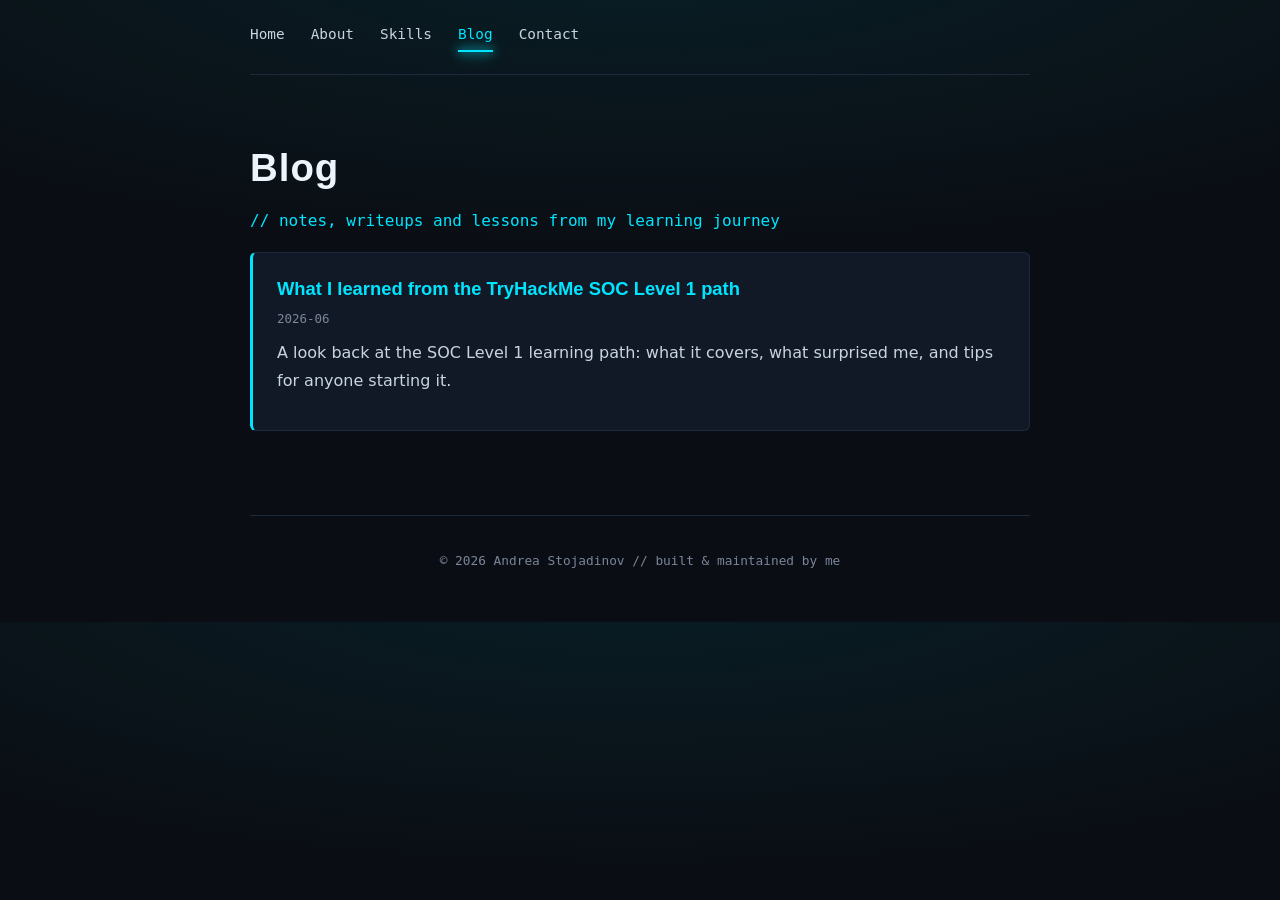
==== blog.html @ effc9571 "Add files via upload Add portfolio site files" ====
<!DOCTYPE html>
<html lang="en">
<head>
    <meta charset="UTF-8">
    <meta name="viewport" content="width=device-width, initial-scale=1.0">

   
    <meta http-equiv="Content-Security-Policy" content="default-src 'self'; script-src 'self'; style-src 'self' https://fonts.googleapis.com; font-src 'self' https://fonts.gstatic.com; img-src 'self' data:; connect-src 'self'; base-uri 'self'; form-action 'none'; object-src 'none'; upgrade-insecure-requests">
    <meta name="referrer" content="strict-origin-when-cross-origin">

    <title>Blog | Andrea Stojadinov</title>

    <link rel="preconnect" href="https://fonts.googleapis.com">
    <link rel="preconnect" href="https://fonts.gstatic.com" crossorigin>
    <link href="https://fonts.googleapis.com/css2?family=Chakra+Petch:wght@600;700&family=JetBrains+Mono:wght@400;500&display=swap" rel="stylesheet">

    <link rel="stylesheet" href="style.css">
</head>
<body>

    <nav>
        <a href="index.html">Home</a>
        <a href="index.html#about">About</a>
        <a href="index.html#skills">Skills</a>
        <a href="blog.html" class="active">Blog</a>
        <a href="index.html#contact">Contact</a>
    </nav>

    <section id="blog">
        <h1>Blog</h1>
        <p class="tagline">// notes, writeups and lessons from my learning journey</p>

        <div class="post-preview">
            <h3><a href="posts/soc-l1-path-review.html">What I learned from the TryHackMe SOC Level 1 path</a></h3>
            <p class="post-date">2026-06</p>
            <p>
                A look back at the SOC Level 1 learning path: what it covers,
                what surprised me, and tips for anyone starting it.
            </p>
        </div>


    </section>

    <footer>
        <p>&copy; 2026 Andrea Stojadinov // built &amp; maintained by me</p>
    </footer>

</body>
</html>
---- style.css ----
/* ==================================================
   style.css — Cyberpunk / dark tech tema
   Paleta:
     pozadina:   #0a0e14 (skoro crna, plavkasta)
     paneli:     #111926
     tekst:      #c9d4e3 (svetlo sivo-plava)
     neon cyan:  #00e5ff (glavni akcenat)
     neon pink:  #ff2e88 (sekundarni akcenat)
   ================================================== */

* {
    margin: 0;
    padding: 0;
    box-sizing: border-box;
}

/* CSS varijable: */
:root {
    --bg: #0a0e14;
    --panel: #111926;
    --text: #c9d4e3;
    --muted: #7a8699;
    --neon: #00e5ff;
    --neon2: #ff2e88;
    --border: #1d2a3d;
}

html {
    scroll-behavior: smooth; /* glatko skrolovanje na klik u navigaciji */
}

body {
    font-family: "Segoe UI", system-ui, sans-serif;
    background-color: var(--bg);
    /* suptilan "glow" u pozadini vrha stranice */
    background-image: radial-gradient(ellipse 80% 50% at 50% -10%,
                        rgba(0, 229, 255, 0.08), transparent);
    color: var(--text);
    line-height: 1.7;
    max-width: 820px;
    margin: 0 auto;
    padding: 0 20px;
}

/* Naslovi u "tech" fontu (ucitava se u <head> svake stranice) */
h1, h2, h3 {
    font-family: "Chakra Petch", "Segoe UI", sans-serif;
    color: #eef4fb;
}

::selection {
    background: var(--neon);
    color: var(--bg);
}

a {
    color: var(--neon);
}

a:hover {
    color: #7df3ff;
}

/* ===== NAVIGACIJA ===== */
nav {
    display: flex;
    gap: 26px;
    padding: 22px 0;
    border-bottom: 1px solid var(--border);
    font-family: "JetBrains Mono", monospace;
    font-size: 0.9rem;
}

nav a {
    color: var(--text);
    text-decoration: none;
    position: relative;   
    padding-bottom: 6px;
}

/* Neonska linija ispod linka */
nav a::after {
    content: "";
    position: absolute;
    left: 0;
    bottom: 0;
    width: 100%;
    height: 2px;
    background: var(--neon);
    box-shadow: 0 0 8px var(--neon), 0 0 16px var(--neon); 
    transform: scaleX(0);
    transform-origin: left;
    transition: transform 0.25s ease;
}

/* Na hover i na AKTIVNOJ sekciji linija se "razvuce" */
nav a:hover::after,
nav a.active::after {
    transform: scaleX(1);
}

nav a.active {
    color: var(--neon);
}

/* ===== SEKCIJE ===== */
section {
    padding: 60px 0;
    border-bottom: 1px solid var(--border);
}

h1 {
    font-size: 2.4rem;
    letter-spacing: 1px;
    margin-bottom: 6px;
}

h2 {
    font-size: 1.4rem;
    margin-bottom: 24px;
    padding-left: 14px;
    border-left: 3px solid var(--neon);  
    text-shadow: 0 0 12px rgba(0, 229, 255, 0.35);
}

p {
    margin-bottom: 16px;
}

.tagline {
    font-family: "JetBrains Mono", monospace;
    color: var(--neon);
    font-size: 1rem;
    margin-bottom: 18px;
}

/* ===== HERO / TERMINAL ===== */
.terminal {
    background: var(--panel);
    border: 1px solid var(--border);
    border-radius: 8px;
    padding: 26px 30px;
    font-family: "JetBrains Mono", monospace;
    box-shadow: 0 0 30px rgba(0, 229, 255, 0.07);
}

.terminal .prompt {
    color: var(--neon2);   
}

.terminal .cmd-line {
    color: var(--muted);
    margin-bottom: 14px;
    font-size: 0.9rem;
}

/* Trepcuci kursor na kraju komandne linije */
.cursor {
    display: inline-block;
    width: 9px;
    height: 1.1em;
    background: var(--neon);
    vertical-align: text-bottom;
    animation: blink 1.1s steps(1) infinite;
}

@keyframes blink {
    50% { opacity: 0; }
}


@media (prefers-reduced-motion: reduce) {
    .cursor { animation: none; }
    html { scroll-behavior: auto; }
    nav a::after { transition: none; }
}

/* ===== SKILLS kao "cipovi" ===== */
.chips {
    display: flex;
    flex-wrap: wrap;   
    gap: 12px;
    list-style: none;
    margin: 0;
}

.chips li {
    font-family: "JetBrains Mono", monospace;
    font-size: 0.85rem;
    padding: 8px 14px;
    background: var(--panel);
    border: 1px solid var(--border);
    border-radius: 6px;
    transition: border-color 0.2s, box-shadow 0.2s;
}

.chips li:hover {
    border-color: var(--neon);
    box-shadow: 0 0 12px rgba(0, 229, 255, 0.35);
}

/* ===== CERTIFICATIONS ===== */
.certs {
    list-style: none;
}

.certs li {
    padding: 12px 0;
    border-bottom: 1px dashed var(--border);
    display: flex;
    justify-content: space-between;  /* naziv levo, status desno */
    gap: 12px;
    flex-wrap: wrap;
}

/* Male "etikete" statusa */
.tag {
    font-family: "JetBrains Mono", monospace;
    font-size: 0.72rem;
    padding: 2px 10px;
    border-radius: 20px;
    align-self: center;
    white-space: nowrap;
}

.tag.done {
    color: var(--neon);
    border: 1px solid var(--neon);
}

.tag.progress {
    color: var(--neon2);
    border: 1px solid var(--neon2);
}

/* ===== CONTACT dugmad ===== */
.contact-links {
    display: flex;
    gap: 16px;
    flex-wrap: wrap;
    list-style: none;
}

.contact-links a {
    display: inline-block;
    font-family: "JetBrains Mono", monospace;
    text-decoration: none;
    padding: 10px 22px;
    border: 1px solid var(--neon);
    border-radius: 6px;
    transition: box-shadow 0.2s, background 0.2s;
}

.contact-links a:hover {
    box-shadow: 0 0 14px rgba(0, 229, 255, 0.5);
    background: rgba(0, 229, 255, 0.08);
}

/* ===== BLOG ===== */
.post-preview {
    background: var(--panel);
    border: 1px solid var(--border);
    border-left: 3px solid var(--neon);
    border-radius: 6px;
    padding: 20px 24px;
    margin-bottom: 24px;
    transition: box-shadow 0.2s;
}

.post-preview:hover {
    box-shadow: 0 0 16px rgba(0, 229, 255, 0.2);
}

.post-preview h3 {
    font-size: 1.15rem;
    margin-bottom: 4px;
}

.post-preview h3 a {
    text-decoration: none;
}

.post-date {
    font-family: "JetBrains Mono", monospace;
    font-size: 0.78rem;
    color: var(--muted);
    margin-bottom: 10px;
}

article {
    padding: 50px 0;
}

article h2 {
    margin-top: 34px;
}

.back-link {
    display: inline-block;
    margin-top: 30px;
    font-family: "JetBrains Mono", monospace;
}

/* ===== FOOTER ===== */
footer {
    padding: 34px 0;
    font-family: "JetBrains Mono", monospace;
    font-size: 0.8rem;
    color: var(--muted);
    text-align: center;
}

/* Vidljiv fokus za navigaciju tastaturom (pristupacnost) */
a:focus-visible {
    outline: 2px solid var(--neon2);
    outline-offset: 3px;
}
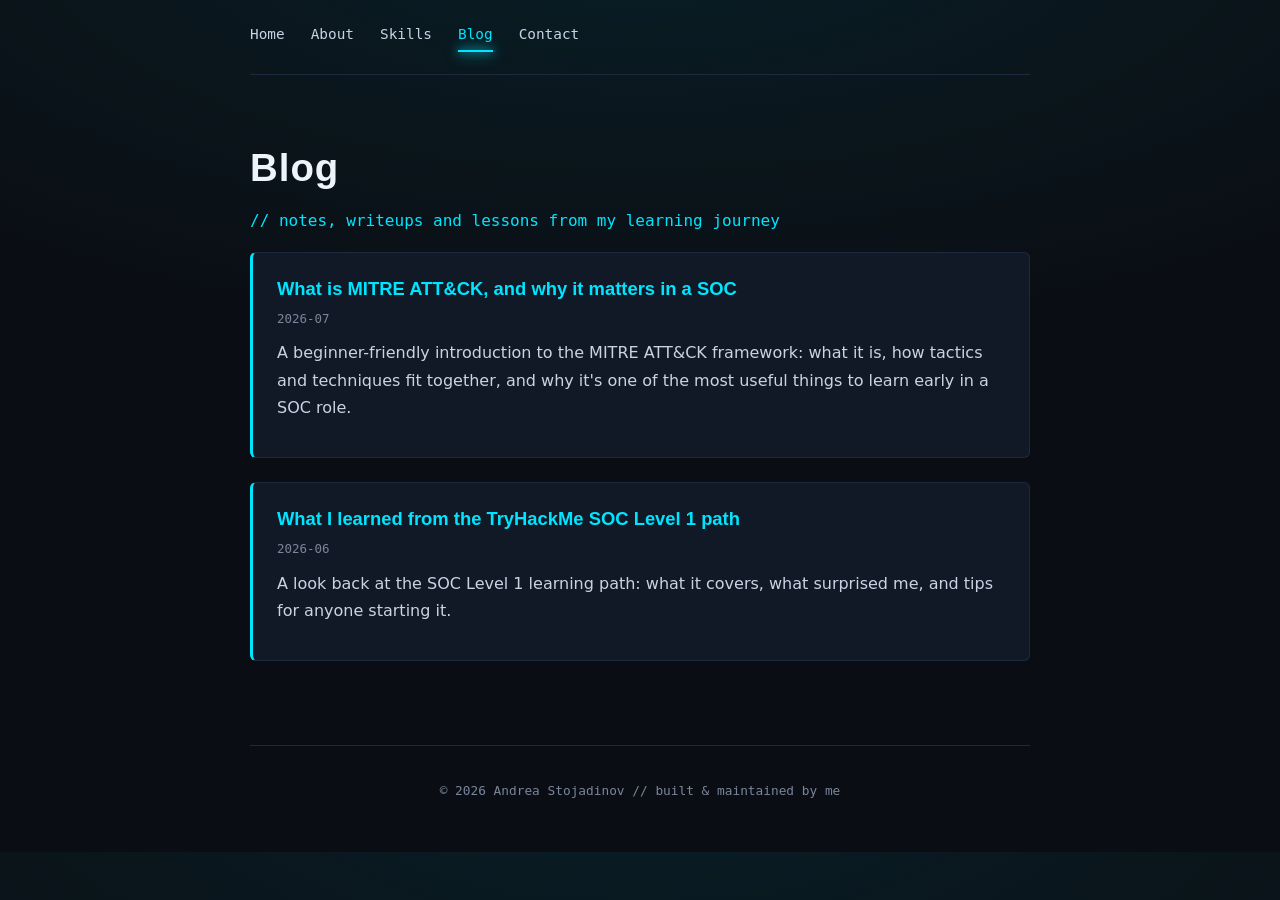
==== commit 183ac60a: "Add new blog post and update existing content Updated blog.html to include new post about MITRE ATT&" ====
--- a/blog.html
+++ b/blog.html
@@ -4,7 +4,7 @@
     <meta charset="UTF-8">
     <meta name="viewport" content="width=device-width, initial-scale=1.0">
 
-   
+    <!-- Sigurnosni meta tagovi (isti kao na index.html) -->
     <meta http-equiv="Content-Security-Policy" content="default-src 'self'; script-src 'self'; style-src 'self' https://fonts.googleapis.com; font-src 'self' https://fonts.gstatic.com; img-src 'self' data:; connect-src 'self'; base-uri 'self'; form-action 'none'; object-src 'none'; upgrade-insecure-requests">
     <meta name="referrer" content="strict-origin-when-cross-origin">
 
@@ -31,6 +31,17 @@
         <p class="tagline">// notes, writeups and lessons from my learning journey</p>
 
         <div class="post-preview">
+            <h3><a href="posts/mitre-attack-explained.html">What is MITRE ATT&amp;CK, and why it matters in a SOC</a></h3>
+            <p class="post-date">2026-07</p>
+            <p>
+                A beginner-friendly introduction to the MITRE ATT&amp;CK
+                framework: what it is, how tactics and techniques fit together,
+                and why it's one of the most useful things to learn early in a
+                SOC role.
+            </p>
+        </div>
+
+        <div class="post-preview">
             <h3><a href="posts/soc-l1-path-review.html">What I learned from the TryHackMe SOC Level 1 path</a></h3>
             <p class="post-date">2026-06</p>
             <p>
@@ -47,4 +58,4 @@
     </footer>
 
 </body>
-</html>+</html>
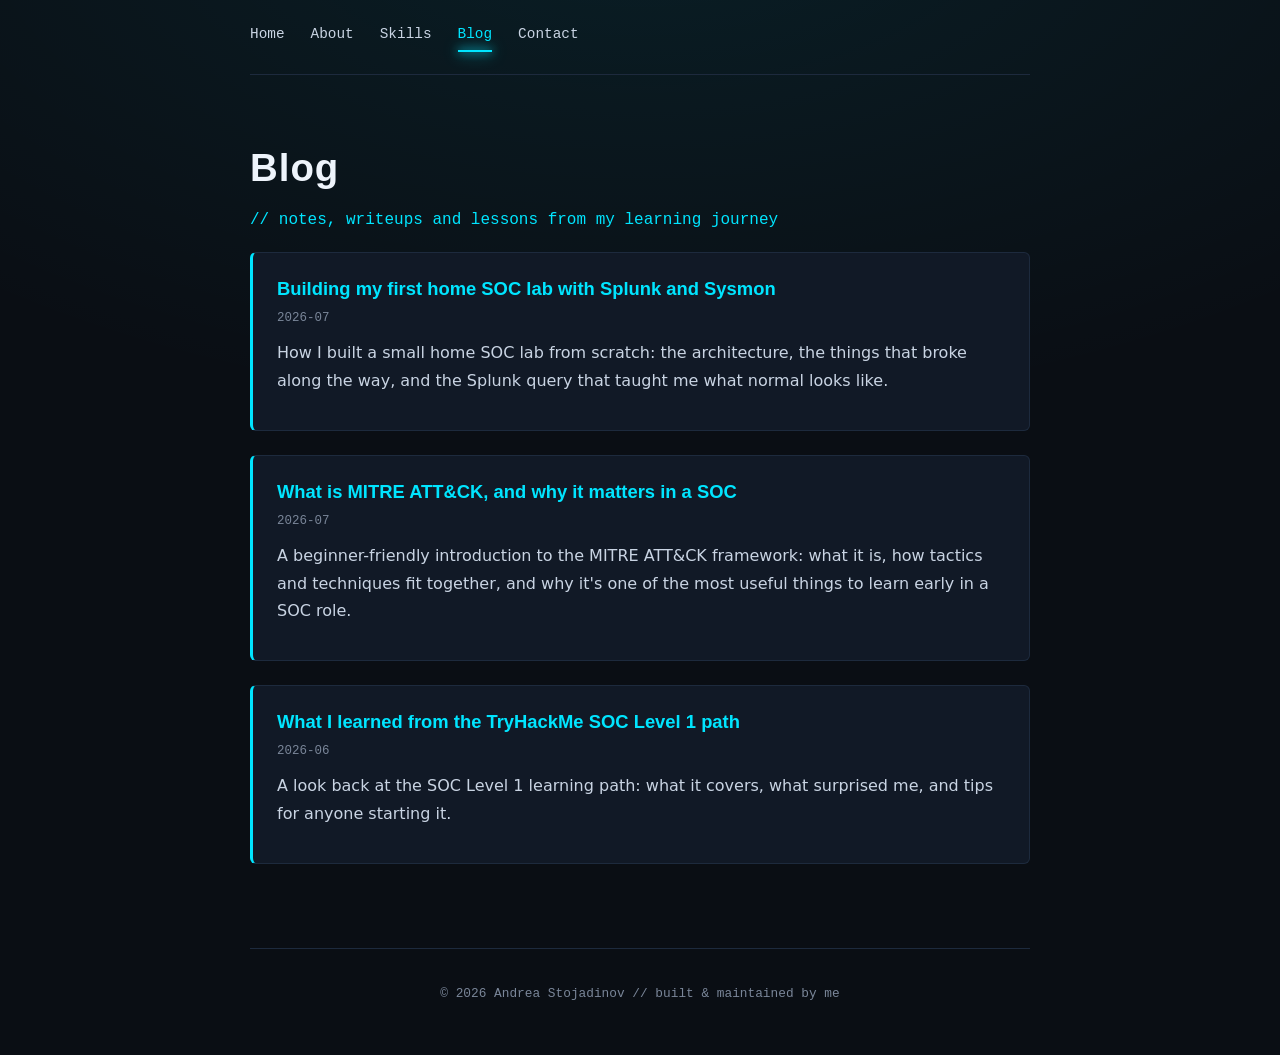
==== commit 2eecaef6: "Add files via upload" ====
--- a/blog.html
+++ b/blog.html
@@ -3,8 +3,6 @@
 <head>
     <meta charset="UTF-8">
     <meta name="viewport" content="width=device-width, initial-scale=1.0">
-
-    <!-- Sigurnosni meta tagovi (isti kao na index.html) -->
     <meta http-equiv="Content-Security-Policy" content="default-src 'self'; script-src 'self'; style-src 'self' https://fonts.googleapis.com; font-src 'self' https://fonts.gstatic.com; img-src 'self' data:; connect-src 'self'; base-uri 'self'; form-action 'none'; object-src 'none'; upgrade-insecure-requests">
     <meta name="referrer" content="strict-origin-when-cross-origin">
 
@@ -31,6 +29,16 @@
         <p class="tagline">// notes, writeups and lessons from my learning journey</p>
 
         <div class="post-preview">
+            <h3><a href="posts/building-home-soc-lab.html">Building my first home SOC lab with Splunk and Sysmon</a></h3>
+            <p class="post-date">2026-07</p>
+            <p>
+                How I built a small home SOC lab from scratch: the
+                architecture, the things that broke along the way, and the
+                Splunk query that taught me what normal looks like.
+            </p>
+        </div>
+
+        <div class="post-preview">
             <h3><a href="posts/mitre-attack-explained.html">What is MITRE ATT&amp;CK, and why it matters in a SOC</a></h3>
             <p class="post-date">2026-07</p>
             <p>
@@ -50,7 +58,6 @@
             </p>
         </div>
 
-
     </section>
 
     <footer>
@@ -58,4 +65,4 @@
     </footer>
 
 </body>
-</html>
+</html>
--- a/style.css
+++ b/style.css
@@ -1,12 +1,4 @@
-/* ==================================================
-   style.css — Cyberpunk / dark tech tema
-   Paleta:
-     pozadina:   #0a0e14 (skoro crna, plavkasta)
-     paneli:     #111926
-     tekst:      #c9d4e3 (svetlo sivo-plava)
-     neon cyan:  #00e5ff (glavni akcenat)
-     neon pink:  #ff2e88 (sekundarni akcenat)
-   ================================================== */
+/* style.css — site-wide styles */
 
 * {
     margin: 0;
@@ -14,7 +6,6 @@
     box-sizing: border-box;
 }
 
-/* CSS varijable: */
 :root {
     --bg: #0a0e14;
     --panel: #111926;
@@ -26,13 +17,12 @@
 }
 
 html {
-    scroll-behavior: smooth; /* glatko skrolovanje na klik u navigaciji */
+    scroll-behavior: smooth;
 }
 
 body {
     font-family: "Segoe UI", system-ui, sans-serif;
     background-color: var(--bg);
-    /* suptilan "glow" u pozadini vrha stranice */
     background-image: radial-gradient(ellipse 80% 50% at 50% -10%,
                         rgba(0, 229, 255, 0.08), transparent);
     color: var(--text);
@@ -42,7 +32,6 @@
     padding: 0 20px;
 }
 
-/* Naslovi u "tech" fontu (ucitava se u <head> svake stranice) */
 h1, h2, h3 {
     font-family: "Chakra Petch", "Segoe UI", sans-serif;
     color: #eef4fb;
@@ -61,7 +50,7 @@
     color: #7df3ff;
 }
 
-/* ===== NAVIGACIJA ===== */
+/* Navigation */
 nav {
     display: flex;
     gap: 26px;
@@ -74,11 +63,10 @@
 nav a {
     color: var(--text);
     text-decoration: none;
-    position: relative;   
+    position: relative;
     padding-bottom: 6px;
 }
 
-/* Neonska linija ispod linka */
 nav a::after {
     content: "";
     position: absolute;
@@ -87,13 +75,12 @@
     width: 100%;
     height: 2px;
     background: var(--neon);
-    box-shadow: 0 0 8px var(--neon), 0 0 16px var(--neon); 
+    box-shadow: 0 0 8px var(--neon), 0 0 16px var(--neon);
     transform: scaleX(0);
     transform-origin: left;
     transition: transform 0.25s ease;
 }
 
-/* Na hover i na AKTIVNOJ sekciji linija se "razvuce" */
 nav a:hover::after,
 nav a.active::after {
     transform: scaleX(1);
@@ -103,7 +90,7 @@
     color: var(--neon);
 }
 
-/* ===== SEKCIJE ===== */
+/* Sections */
 section {
     padding: 60px 0;
     border-bottom: 1px solid var(--border);
@@ -119,7 +106,7 @@
     font-size: 1.4rem;
     margin-bottom: 24px;
     padding-left: 14px;
-    border-left: 3px solid var(--neon);  
+    border-left: 3px solid var(--neon);
     text-shadow: 0 0 12px rgba(0, 229, 255, 0.35);
 }
 
@@ -127,6 +114,11 @@
     margin-bottom: 16px;
 }
 
+ul {
+    margin-left: 20px;
+    margin-bottom: 15px;
+}
+
 .tagline {
     font-family: "JetBrains Mono", monospace;
     color: var(--neon);
@@ -134,7 +126,7 @@
     margin-bottom: 18px;
 }
 
-/* ===== HERO / TERMINAL ===== */
+/* Hero terminal */
 .terminal {
     background: var(--panel);
     border: 1px solid var(--border);
@@ -145,7 +137,7 @@
 }
 
 .terminal .prompt {
-    color: var(--neon2);   
+    color: var(--neon2);
 }
 
 .terminal .cmd-line {
@@ -154,7 +146,6 @@
     font-size: 0.9rem;
 }
 
-/* Trepcuci kursor na kraju komandne linije */
 .cursor {
     display: inline-block;
     width: 9px;
@@ -168,17 +159,10 @@
     50% { opacity: 0; }
 }
 
-
-@media (prefers-reduced-motion: reduce) {
-    .cursor { animation: none; }
-    html { scroll-behavior: auto; }
-    nav a::after { transition: none; }
-}
-
-/* ===== SKILLS kao "cipovi" ===== */
+/* Skills chips */
 .chips {
     display: flex;
-    flex-wrap: wrap;   
+    flex-wrap: wrap;
     gap: 12px;
     list-style: none;
     margin: 0;
@@ -199,41 +183,80 @@
     box-shadow: 0 0 12px rgba(0, 229, 255, 0.35);
 }
 
-/* ===== CERTIFICATIONS ===== */
-.certs {
-    list-style: none;
-}
-
-.certs li {
-    padding: 12px 0;
-    border-bottom: 1px dashed var(--border);
-    display: flex;
-    justify-content: space-between;  /* naziv levo, status desno */
-    gap: 12px;
+/* Certification progress rings */
+.cert-grid {
+    display: flex;
     flex-wrap: wrap;
-}
-
-/* Male "etikete" statusa */
-.tag {
+    gap: 24px 22px;
+}
+
+.cert-ring {
+    position: relative;
+    width: 104px;
+    display: flex;
+    flex-direction: column;
+    align-items: center;
+    text-align: center;
+}
+
+.cert-ring .ring {
+    width: 68px;
+    height: 68px;
+    transform: rotate(-90deg);
+}
+
+.ring-track {
+    fill: none;
+    stroke: rgba(29, 42, 61, 0.6);
+    stroke-width: 5;
+}
+
+.ring-fill {
+    fill: none;
+    stroke-width: 5;
+    stroke-linecap: round;
+    stroke-dasharray: 327;
+    stroke-dashoffset: 327;
+    transition: stroke-dashoffset 1.4s ease;
+}
+
+.cert-ring.done .ring-fill {
+    stroke: var(--neon);
+    filter: drop-shadow(0 0 3px var(--neon));
+}
+
+.cert-ring.progress .ring-fill {
+    stroke: var(--neon2);
+    filter: drop-shadow(0 0 3px var(--neon2));
+}
+
+.ring-pct {
+    position: absolute;
+    top: 34px;
+    left: 0;
+    right: 0;
+    transform: translateY(-50%);
     font-family: "JetBrains Mono", monospace;
     font-size: 0.72rem;
-    padding: 2px 10px;
-    border-radius: 20px;
-    align-self: center;
-    white-space: nowrap;
-}
-
-.tag.done {
-    color: var(--neon);
-    border: 1px solid var(--neon);
-}
-
-.tag.progress {
+    font-weight: 500;
+}
+
+.cert-ring.done .ring-pct {
+    color: var(--neon);
+}
+
+.cert-ring.progress .ring-pct {
     color: var(--neon2);
-    border: 1px solid var(--neon2);
-}
-
-/* ===== CONTACT dugmad ===== */
+}
+
+.cert-name {
+    margin-top: 10px;
+    font-size: 0.78rem;
+    line-height: 1.35;
+    color: var(--text);
+}
+
+/* Contact buttons */
 .contact-links {
     display: flex;
     gap: 16px;
@@ -256,7 +279,7 @@
     background: rgba(0, 229, 255, 0.08);
 }
 
-/* ===== BLOG ===== */
+/* Blog */
 .post-preview {
     background: var(--panel);
     border: 1px solid var(--border);
@@ -301,7 +324,7 @@
     font-family: "JetBrains Mono", monospace;
 }
 
-/* ===== FOOTER ===== */
+/* Footer */
 footer {
     padding: 34px 0;
     font-family: "JetBrains Mono", monospace;
@@ -310,8 +333,34 @@
     text-align: center;
 }
 
-/* Vidljiv fokus za navigaciju tastaturom (pristupacnost) */
 a:focus-visible {
     outline: 2px solid var(--neon2);
     outline-offset: 3px;
+}
+
+/* Reduced motion */
+@media (prefers-reduced-motion: reduce) {
+    .cursor { animation: none; }
+    html { scroll-behavior: auto; }
+    nav a::after { transition: none; }
+    .ring-fill { transition: none; }
+}
+
+/* Article images and inline code */
+article img {
+    max-width: 100%;
+    border: 1px solid var(--border);
+    border-radius: 6px;
+    margin: 6px 0 22px;
+}
+
+article code {
+    font-family: "JetBrains Mono", monospace;
+    font-size: 0.86em;
+    background: var(--panel);
+    border: 1px solid var(--border);
+    border-radius: 4px;
+    padding: 2px 7px;
+    color: var(--neon);
+    overflow-wrap: anywhere;
 }
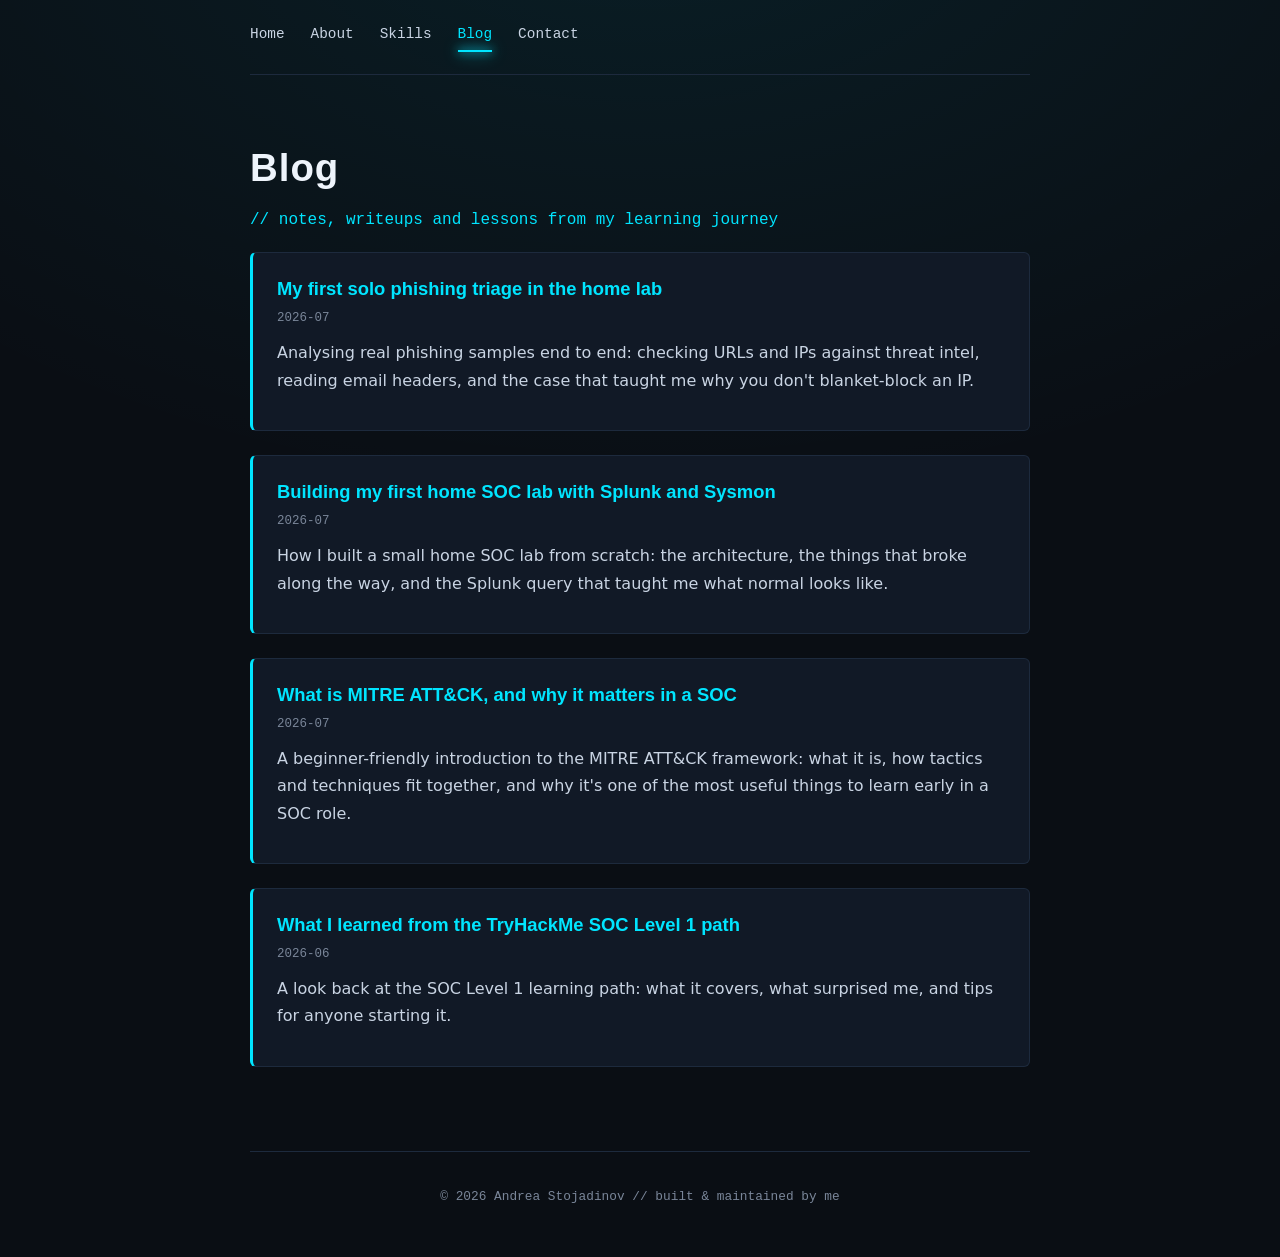
==== commit 89f9a9c8: "Add files via upload" ====
--- a/blog.html
+++ b/blog.html
@@ -1,68 +1,78 @@
-<!DOCTYPE html>
-<html lang="en">
-<head>
-    <meta charset="UTF-8">
-    <meta name="viewport" content="width=device-width, initial-scale=1.0">
-    <meta http-equiv="Content-Security-Policy" content="default-src 'self'; script-src 'self'; style-src 'self' https://fonts.googleapis.com; font-src 'self' https://fonts.gstatic.com; img-src 'self' data:; connect-src 'self'; base-uri 'self'; form-action 'none'; object-src 'none'; upgrade-insecure-requests">
-    <meta name="referrer" content="strict-origin-when-cross-origin">
-
-    <title>Blog | Andrea Stojadinov</title>
-
-    <link rel="preconnect" href="https://fonts.googleapis.com">
-    <link rel="preconnect" href="https://fonts.gstatic.com" crossorigin>
-    <link href="https://fonts.googleapis.com/css2?family=Chakra+Petch:wght@600;700&family=JetBrains+Mono:wght@400;500&display=swap" rel="stylesheet">
-
-    <link rel="stylesheet" href="style.css">
-</head>
-<body>
-
-    <nav>
-        <a href="index.html">Home</a>
-        <a href="index.html#about">About</a>
-        <a href="index.html#skills">Skills</a>
-        <a href="blog.html" class="active">Blog</a>
-        <a href="index.html#contact">Contact</a>
-    </nav>
-
-    <section id="blog">
-        <h1>Blog</h1>
-        <p class="tagline">// notes, writeups and lessons from my learning journey</p>
-
-        <div class="post-preview">
-            <h3><a href="posts/building-home-soc-lab.html">Building my first home SOC lab with Splunk and Sysmon</a></h3>
-            <p class="post-date">2026-07</p>
-            <p>
-                How I built a small home SOC lab from scratch: the
-                architecture, the things that broke along the way, and the
-                Splunk query that taught me what normal looks like.
-            </p>
-        </div>
-
-        <div class="post-preview">
-            <h3><a href="posts/mitre-attack-explained.html">What is MITRE ATT&amp;CK, and why it matters in a SOC</a></h3>
-            <p class="post-date">2026-07</p>
-            <p>
-                A beginner-friendly introduction to the MITRE ATT&amp;CK
-                framework: what it is, how tactics and techniques fit together,
-                and why it's one of the most useful things to learn early in a
-                SOC role.
-            </p>
-        </div>
-
-        <div class="post-preview">
-            <h3><a href="posts/soc-l1-path-review.html">What I learned from the TryHackMe SOC Level 1 path</a></h3>
-            <p class="post-date">2026-06</p>
-            <p>
-                A look back at the SOC Level 1 learning path: what it covers,
-                what surprised me, and tips for anyone starting it.
-            </p>
-        </div>
-
-    </section>
-
-    <footer>
-        <p>&copy; 2026 Andrea Stojadinov // built &amp; maintained by me</p>
-    </footer>
-
-</body>
-</html>+<!DOCTYPE html>
+<html lang="en">
+<head>
+    <meta charset="UTF-8">
+    <meta name="viewport" content="width=device-width, initial-scale=1.0">
+    <meta http-equiv="Content-Security-Policy" content="default-src 'self'; script-src 'self'; style-src 'self' https://fonts.googleapis.com; font-src 'self' https://fonts.gstatic.com; img-src 'self' data:; connect-src 'self'; base-uri 'self'; form-action 'none'; object-src 'none'; upgrade-insecure-requests">
+    <meta name="referrer" content="strict-origin-when-cross-origin">
+
+    <title>Blog | Andrea Stojadinov</title>
+
+    <link rel="preconnect" href="https://fonts.googleapis.com">
+    <link rel="preconnect" href="https://fonts.gstatic.com" crossorigin>
+    <link href="https://fonts.googleapis.com/css2?family=Chakra+Petch:wght@600;700&family=JetBrains+Mono:wght@400;500&display=swap" rel="stylesheet">
+
+    <link rel="stylesheet" href="style.css">
+</head>
+<body>
+
+    <nav>
+        <a href="index.html">Home</a>
+        <a href="index.html#about">About</a>
+        <a href="index.html#skills">Skills</a>
+        <a href="blog.html" class="active">Blog</a>
+        <a href="index.html#contact">Contact</a>
+    </nav>
+
+    <section id="blog">
+        <h1>Blog</h1>
+        <p class="tagline">// notes, writeups and lessons from my learning journey</p>
+
+        <div class="post-preview">
+            <h3><a href="posts/phishing-triage-home-lab.html">My first solo phishing triage in the home lab</a></h3>
+            <p class="post-date">2026-07</p>
+            <p>
+                Analysing real phishing samples end to end: checking URLs and
+                IPs against threat intel, reading email headers, and the case
+                that taught me why you don't blanket-block an IP.
+            </p>
+        </div>
+
+        <div class="post-preview">
+            <h3><a href="posts/building-home-soc-lab.html">Building my first home SOC lab with Splunk and Sysmon</a></h3>
+            <p class="post-date">2026-07</p>
+            <p>
+                How I built a small home SOC lab from scratch: the
+                architecture, the things that broke along the way, and the
+                Splunk query that taught me what normal looks like.
+            </p>
+        </div>
+
+        <div class="post-preview">
+            <h3><a href="posts/mitre-attack-explained.html">What is MITRE ATT&amp;CK, and why it matters in a SOC</a></h3>
+            <p class="post-date">2026-07</p>
+            <p>
+                A beginner-friendly introduction to the MITRE ATT&amp;CK
+                framework: what it is, how tactics and techniques fit together,
+                and why it's one of the most useful things to learn early in a
+                SOC role.
+            </p>
+        </div>
+
+        <div class="post-preview">
+            <h3><a href="posts/soc-l1-path-review.html">What I learned from the TryHackMe SOC Level 1 path</a></h3>
+            <p class="post-date">2026-06</p>
+            <p>
+                A look back at the SOC Level 1 learning path: what it covers,
+                what surprised me, and tips for anyone starting it.
+            </p>
+        </div>
+
+    </section>
+
+    <footer>
+        <p>&copy; 2026 Andrea Stojadinov // built &amp; maintained by me</p>
+    </footer>
+
+</body>
+</html>
